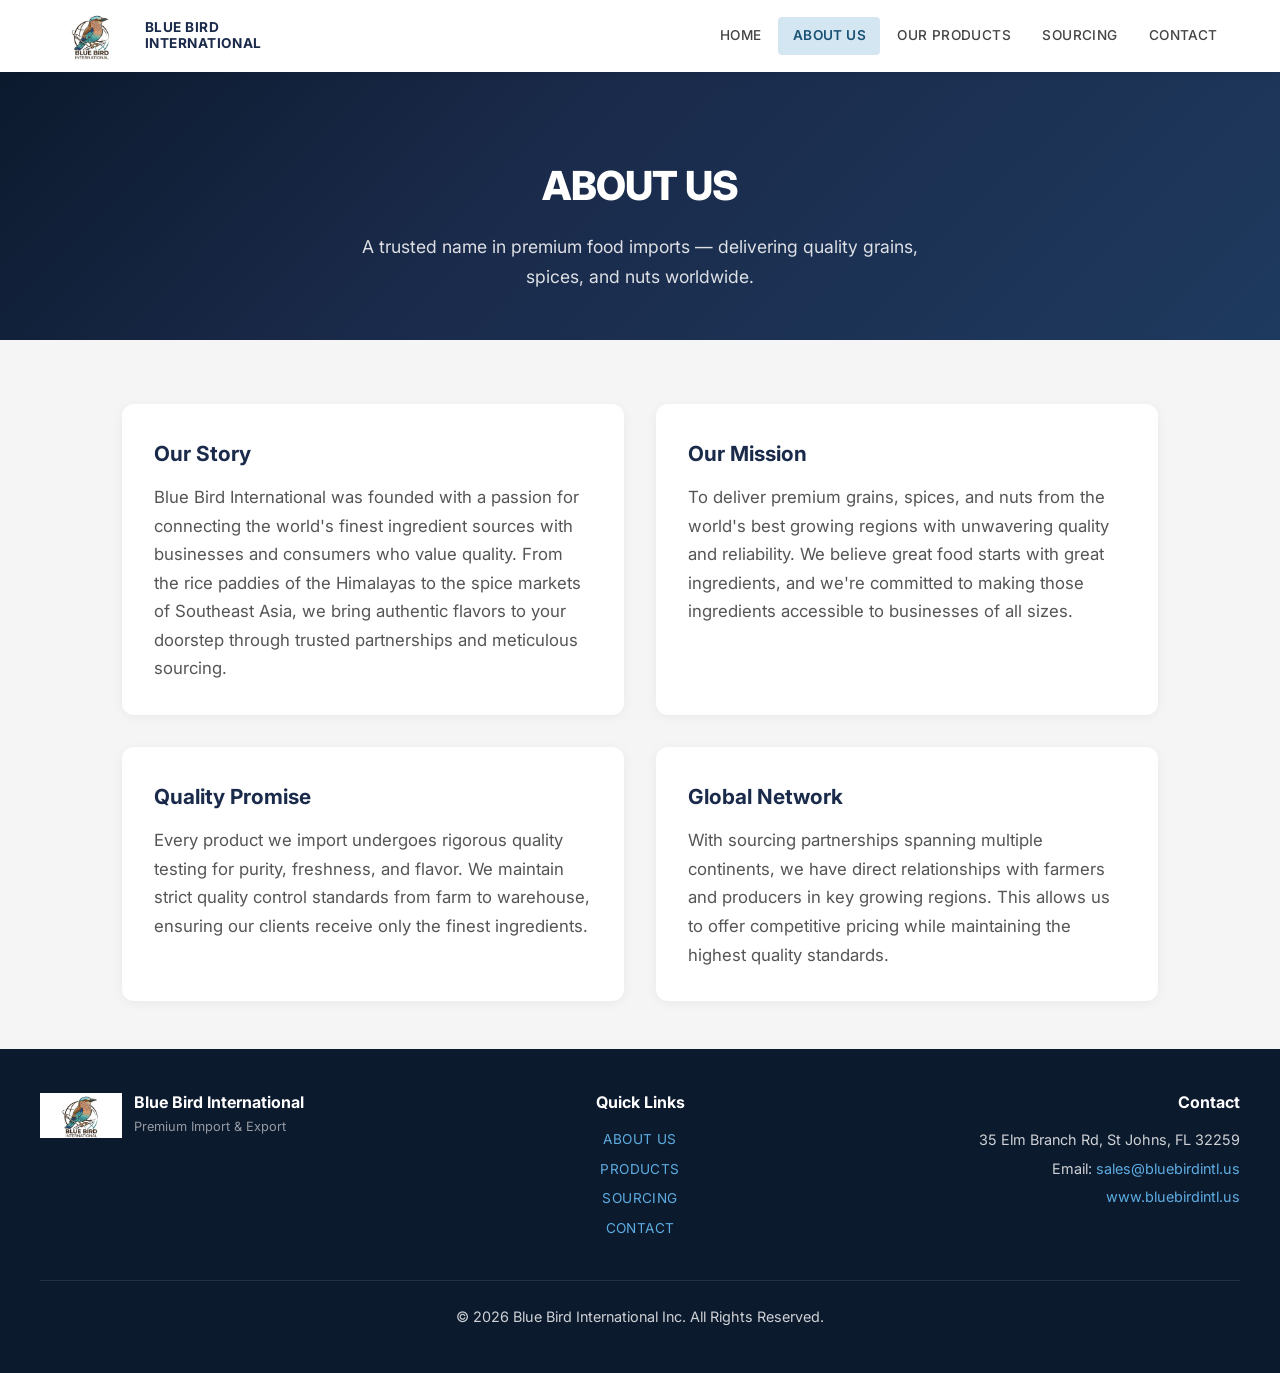
==== about.html @ 2b731b39 "Initial commit via Netlify" ====
<!DOCTYPE html>
<html lang="en">
<head>
  <meta charset="UTF-8" />
  <meta name="viewport" content="width=device-width, initial-scale=1.0" />
  <title>About Us | Blue Bird International</title>
  <link rel="preconnect" href="https://fonts.googleapis.com" />
  <link rel="preconnect" href="https://fonts.gstatic.com" crossorigin />
  <link href="https://fonts.googleapis.com/css2?family=Inter:wght@400;500;600;700;800&display=swap" rel="stylesheet" />
  <link rel="stylesheet" href="styles.css" />
</head>
<body>
  <header>
    <a href="index.html" class="logo">
      <img src="images/logo.jpg" alt="Blue Bird International" />
      <span>Blue Bird<br>International</span>
    </a>
    <button class="menu-toggle" onclick="document.querySelector('nav').classList.toggle('open')" aria-label="Toggle menu">
      <span></span><span></span><span></span>
    </button>
    <nav>
      <a href="index.html">Home</a>
      <a href="about.html" class="active">About Us</a>
      <a href="products.html">Our Products</a>
      <a href="services.html">Sourcing</a>
      <a href="contact.html">Contact</a>
    </nav>
  </header>

  <section class="page-intro">
    <h1>About Us</h1>
    <p>A trusted name in premium food imports — delivering quality grains, spices, and nuts worldwide.</p>
  </section>

  <section class="content">
    <div class="about-grid">
      <div class="about-card">
        <h2>Our Story</h2>
        <p>Blue Bird International was founded with a passion for connecting the world's finest ingredient sources with businesses and consumers who value quality. From the rice paddies of the Himalayas to the spice markets of Southeast Asia, we bring authentic flavors to your doorstep through trusted partnerships and meticulous sourcing.</p>
      </div>
      <div class="about-card">
        <h2>Our Mission</h2>
        <p>To deliver premium grains, spices, and nuts from the world's best growing regions with unwavering quality and reliability. We believe great food starts with great ingredients, and we're committed to making those ingredients accessible to businesses of all sizes.</p>
      </div>
      <div class="about-card">
        <h2>Quality Promise</h2>
        <p>Every product we import undergoes rigorous quality testing for purity, freshness, and flavor. We maintain strict quality control standards from farm to warehouse, ensuring our clients receive only the finest ingredients.</p>
      </div>
      <div class="about-card">
        <h2>Global Network</h2>
        <p>With sourcing partnerships spanning multiple continents, we have direct relationships with farmers and producers in key growing regions. This allows us to offer competitive pricing while maintaining the highest quality standards.</p>
      </div>
    </div>
  </section>

  <footer>
    <div class="footer-inner">
      <div class="footer-contact">
        <div class="footer-brand">
          <img src="images/logo.jpg" alt="Blue Bird International" style="height:45px;width:auto;" />
          <div class="footer-brand-text">
            <h3>Blue Bird International</h3>
            <p>Premium Import & Export</p>
          </div>
        </div>
      </div>
      <div class="footer-links">
        <h3>Quick Links</h3>
        <div class="footer-nav">
          <a href="about.html">About Us</a>
          <a href="products.html">Products</a>
          <a href="services.html">Sourcing</a>
          <a href="contact.html">Contact</a>
        </div>
      </div>
      <div class="footer-contact" style="text-align:right;">
        <h3>Contact</h3>
        <p>35 Elm Branch Rd, St Johns, FL 32259</p>
        <p>Email: <a href="mailto:sales@bluebirdintl.us">sales@bluebirdintl.us</a></p>
        <p><a href="https://www.bluebirdintl.us" target="_blank">www.bluebirdintl.us</a></p>
      </div>
      <div class="footer-copy">
        <p>&copy; 2026 Blue Bird International Inc. All Rights Reserved.</p>
      </div>
    </div>
  </footer>
</body>
</html>
---- styles.css ----
/* ===== RESET & BASE ===== */
*, *::before, *::after {
  box-sizing: border-box;
  margin: 0;
  padding: 0;
}

body {
  font-family: "Inter", "Segoe UI", system-ui, -apple-system, sans-serif;
  background: #f5f5f5;
  color: #333;
  line-height: 1.7;
  font-size: 16px;
}

a {
  text-decoration: none;
  color: inherit;
}

img {
  max-width: 100%;
  display: block;
}

/* ===== HEADER ===== */
header {
  display: flex;
  justify-content: space-between;
  align-items: center;
  background: #ffffff;
  padding: 0 3rem;
  height: 72px;
  box-shadow: 0 2px 8px rgba(0, 0, 0, 0.08);
  position: sticky;
  top: 0;
  z-index: 100;
}

.logo {
  display: flex;
  align-items: center;
  gap: 0.6rem;
  font-weight: 700;
  font-size: 1.05rem;
  color: #1a2a4a;
  letter-spacing: -0.01em;
}

.logo img {
  height: 48px;
  width: auto;
}

.logo span {
  line-height: 1.15;
  font-size: 0.85rem;
  text-transform: uppercase;
  letter-spacing: 0.04em;
  color: #1a2a4a;
}

nav {
  display: flex;
  align-items: center;
  gap: 0.15rem;
}

nav a {
  color: #444;
  padding: 0.45rem 0.9rem;
  font-weight: 500;
  font-size: 0.85rem;
  border-radius: 4px;
  transition: all 0.2s ease;
  text-transform: uppercase;
  letter-spacing: 0.03em;
}

nav a:hover {
  color: #1a5276;
  background: #eaf2f8;
}

nav a.active {
  color: #1a5276;
  background: #d4e6f1;
  font-weight: 600;
}

/* ===== HERO ===== */
.hero {
  background: linear-gradient(135deg, #0c1a2e 0%, #1a2a4a 40%, #1e3a5f 100%);
  color: white;
  padding: 5rem 2rem 5rem;
  position: relative;
  overflow: hidden;
  min-height: 480px;
  display: flex;
  align-items: center;
  justify-content: center;
}

.hero::before {
  content: "";
  position: absolute;
  top: 0;
  left: 0;
  right: 0;
  bottom: 0;
  background: radial-gradient(ellipse at 20% 50%, rgba(26, 82, 118, 0.4) 0%, transparent 70%),
              radial-gradient(ellipse at 80% 50%, rgba(12, 26, 46, 0.6) 0%, transparent 70%);
}

.hero-text {
  position: relative;
  z-index: 1;
  max-width: 700px;
  text-align: center;
  margin: 0 auto;
}

.hero-text h1 {
  font-size: 3rem;
  font-weight: 800;
  margin-bottom: 1rem;
  letter-spacing: -0.02em;
  line-height: 1.1;
  text-transform: uppercase;
}

.hero-text p {
  font-size: 1.15rem;
  opacity: 0.85;
  max-width: 520px;
  margin: 0 auto;
  line-height: 1.6;
}

.btn {
  display: inline-block;
  margin-top: 2rem;
  padding: 0.9rem 2.4rem;
  background: #2980b9;
  color: #ffffff;
  font-weight: 700;
  font-size: 0.9rem;
  border-radius: 4px;
  text-decoration: none;
  transition: all 0.2s ease;
  border: none;
  cursor: pointer;
  letter-spacing: 0.04em;
  text-transform: uppercase;
}

.btn:hover {
  background: #2471a3;
  transform: translateY(-1px);
  box-shadow: 0 4px 16px rgba(41, 128, 185, 0.4);
}

.btn-outline {
  display: inline-block;
  padding: 0.9rem 2.4rem;
  background: transparent;
  color: #2980b9;
  font-weight: 700;
  font-size: 0.9rem;
  border-radius: 4px;
  text-decoration: none;
  transition: all 0.2s ease;
  border: 2px solid #2980b9;
  cursor: pointer;
  letter-spacing: 0.04em;
  text-transform: uppercase;
}

.btn-outline:hover {
  background: #2980b9;
  color: #fff;
}

/* ===== FEATURED PRODUCT ===== */
.featured-section {
  max-width: 1200px;
  margin: 3rem auto;
  padding: 0 2rem;
  display: grid;
  grid-template-columns: 2fr 1fr;
  gap: 2rem;
  align-items: start;
}

.featured-product {
  background: #ffffff;
  border-radius: 12px;
  overflow: hidden;
  box-shadow: 0 2px 16px rgba(0, 0, 0, 0.06);
  display: grid;
  grid-template-columns: 1fr 1fr;
  align-items: center;
}

.featured-product-image {
  background: linear-gradient(135deg, #dce6f0 0%, #c5d5e5 100%);
  display: flex;
  align-items: center;
  justify-content: center;
  padding: 2rem;
  min-height: 280px;
  font-size: 5rem;
}

.featured-product-info {
  padding: 2.5rem;
}

.featured-product-info h2 {
  font-size: 1.6rem;
  font-weight: 800;
  color: #1a2a4a;
  margin-bottom: 0.75rem;
  text-transform: uppercase;
}

.featured-product-info .subtitle {
  font-size: 0.85rem;
  font-weight: 600;
  color: #2980b9;
  text-transform: uppercase;
  letter-spacing: 0.05em;
  margin-bottom: 1rem;
}

.featured-product-info p {
  font-size: 0.95rem;
  color: #555;
  line-height: 1.7;
  margin-bottom: 1.5rem;
}

.featured-product-info .btn-group {
  display: flex;
  gap: 1rem;
  flex-wrap: wrap;
}

/* ===== PRODUCT CATEGORIES SIDEBAR ===== */
.categories-sidebar {
  background: #ffffff;
  border-radius: 12px;
  padding: 2rem;
  box-shadow: 0 2px 16px rgba(0, 0, 0, 0.06);
}

.categories-sidebar h3 {
  font-size: 1.1rem;
  font-weight: 700;
  color: #1a2a4a;
  margin-bottom: 1.5rem;
  text-transform: uppercase;
  letter-spacing: 0.02em;
}

.category-list {
  display: flex;
  flex-direction: column;
  gap: 1rem;
}

.category-item {
  display: flex;
  align-items: center;
  gap: 1rem;
  padding: 1rem;
  background: #f8f9fa;
  border-radius: 8px;
  transition: all 0.2s ease;
  text-decoration: none;
  color: inherit;
}

.category-item:hover {
  background: #eaf2f8;
  transform: translateX(4px);
}

.category-icon {
  width: 48px;
  height: 48px;
  border-radius: 8px;
  background: #1a2a4a;
  color: white;
  display: flex;
  align-items: center;
  justify-content: center;
  font-size: 1.3rem;
  flex-shrink: 0;
}

.category-item span {
  font-weight: 600;
  font-size: 0.95rem;
  color: #333;
  text-transform: uppercase;
  letter-spacing: 0.03em;
}

/* ===== FEATURES ===== */
.features {
  display: grid;
  grid-template-columns: repeat(3, 1fr);
  gap: 2rem;
  max-width: 1200px;
  margin: 3rem auto 4rem;
  padding: 0 2rem;
}

.feature {
  background: #ffffff;
  padding: 2.5rem 2rem;
  border-radius: 12px;
  box-shadow: 0 2px 16px rgba(0, 0, 0, 0.06);
  text-align: center;
  transition: transform 0.2s ease, box-shadow 0.2s ease;
}

.feature:hover {
  transform: translateY(-4px);
  box-shadow: 0 8px 30px rgba(0, 0, 0, 0.1);
}

.feature .icon {
  display: inline-flex;
  align-items: center;
  justify-content: center;
  width: 56px;
  height: 56px;
  border-radius: 12px;
  background: #1a2a4a;
  color: white;
  font-size: 1.5rem;
  margin-bottom: 1.25rem;
}

.feature h3 {
  font-size: 1.1rem;
  font-weight: 700;
  color: #1a2a4a;
  margin-bottom: 0.75rem;
}

.feature p {
  font-size: 0.95rem;
  color: #666;
  line-height: 1.6;
}

/* ===== PAGE INTRO ===== */
.page-intro {
  text-align: center;
  padding: 5rem 2rem 3rem;
  background: linear-gradient(135deg, #0c1a2e 0%, #1a2a4a 40%, #1e3a5f 100%);
  color: white;
}

.page-intro h1 {
  font-size: 2.5rem;
  font-weight: 800;
  margin-bottom: 0.75rem;
  letter-spacing: -0.02em;
  text-transform: uppercase;
}

.page-intro p {
  font-size: 1.1rem;
  opacity: 0.85;
  max-width: 560px;
  margin: 0 auto;
}

/* ===== CONTENT ===== */
.content {
  max-width: 1100px;
  margin: 0 auto;
  padding: 3rem 2rem;
}

.content h2 {
  font-size: 1.5rem;
  font-weight: 700;
  color: #1a2a4a;
  margin-bottom: 1rem;
  margin-top: 2.5rem;
}

.content h2:first-child {
  margin-top: 0;
}

.content p {
  color: #555;
  margin-bottom: 1rem;
  font-size: 1.05rem;
}

/* ===== SERVICES ===== */
.service-list {
  display: grid;
  grid-template-columns: 1fr;
  gap: 1.5rem;
}

.service {
  background: #ffffff;
  padding: 2rem 2.5rem;
  border-radius: 12px;
  box-shadow: 0 2px 12px rgba(0, 0, 0, 0.05);
  border-left: 4px solid #2980b9;
  transition: transform 0.2s ease;
}

.service:hover {
  transform: translateX(4px);
}

.service h2 {
  font-size: 1.25rem;
  margin-top: 0;
  margin-bottom: 0.5rem;
  color: #1a2a4a;
}

.service p {
  margin-bottom: 0;
  color: #555;
}

/* ===== PRODUCTS GRID ===== */
.product-grid {
  display: grid;
  grid-template-columns: repeat(auto-fill, minmax(300px, 1fr));
  gap: 1.5rem;
}

.product {
  background: #ffffff;
  padding: 2rem;
  border-radius: 12px;
  text-align: center;
  box-shadow: 0 2px 12px rgba(0, 0, 0, 0.05);
  font-weight: 600;
  color: #1a2a4a;
  transition: transform 0.2s ease, box-shadow 0.2s ease;
  position: relative;
  overflow: hidden;
}

.product::before {
  content: "";
  position: absolute;
  top: 0;
  left: 0;
  right: 0;
  height: 3px;
  background: linear-gradient(90deg, #1a2a4a, #2980b9);
}

.product:hover {
  transform: translateY(-3px);
  box-shadow: 0 6px 20px rgba(0, 0, 0, 0.1);
}

.product .product-icon {
  font-size: 2.5rem;
  margin-bottom: 0.75rem;
}

.product h3 {
  font-size: 1.1rem;
  margin-bottom: 0.5rem;
}

.product p {
  font-size: 0.9rem;
  color: #666;
  font-weight: 400;
}

/* ===== CONTACT FORM ===== */
.contact-form {
  max-width: 560px;
  margin: 0 auto;
  display: flex;
  flex-direction: column;
  background: #ffffff;
  padding: 2.5rem;
  border-radius: 12px;
  box-shadow: 0 2px 12px rgba(0, 0, 0, 0.05);
}

.contact-form label {
  font-weight: 600;
  font-size: 0.9rem;
  color: #444;
  margin-bottom: 0.35rem;
  margin-top: 1rem;
}

.contact-form label:first-child {
  margin-top: 0;
}

.contact-form input,
.contact-form textarea {
  padding: 0.85rem 1rem;
  border-radius: 6px;
  border: 1.5px solid #d5d8dc;
  font-size: 1rem;
  font-family: inherit;
  transition: border-color 0.2s ease, box-shadow 0.2s ease;
  background: #f8f9fa;
}

.contact-form input:focus,
.contact-form textarea:focus {
  outline: none;
  border-color: #2980b9;
  box-shadow: 0 0 0 3px rgba(41, 128, 185, 0.1);
  background: #ffffff;
}

.contact-form .btn {
  margin-top: 1.5rem;
  text-align: center;
}

/* ===== CONTACT INFO ===== */
.contact-info {
  max-width: 560px;
  margin: 2rem auto 0;
  background: #ffffff;
  padding: 2rem 2.5rem;
  border-radius: 12px;
  box-shadow: 0 2px 12px rgba(0, 0, 0, 0.05);
}

.contact-info h3 {
  font-size: 1.2rem;
  font-weight: 700;
  color: #1a2a4a;
  margin-bottom: 1rem;
}

.contact-info p {
  color: #555;
  margin-bottom: 0.5rem;
  font-size: 0.95rem;
  line-height: 1.6;
}

.contact-info a {
  color: #2980b9;
  font-weight: 500;
}

.contact-info a:hover {
  text-decoration: underline;
}

/* ===== ABOUT SECTIONS ===== */
.about-grid {
  display: grid;
  grid-template-columns: repeat(2, 1fr);
  gap: 2rem;
  margin-top: 1rem;
}

.about-card {
  background: #ffffff;
  padding: 2rem;
  border-radius: 12px;
  box-shadow: 0 2px 12px rgba(0, 0, 0, 0.05);
}

.about-card h2 {
  color: #1a2a4a;
  margin-top: 0;
  margin-bottom: 0.75rem;
  font-size: 1.3rem;
}

.about-card p {
  margin-bottom: 0;
}

/* ===== FOOTER ===== */
footer {
  background: #0c1a2e;
  color: rgba(255, 255, 255, 0.8);
  text-align: center;
  padding: 2.5rem 2rem;
  margin-top: 0;
  font-size: 0.9rem;
}

footer .footer-inner {
  max-width: 1200px;
  margin: 0 auto;
  display: grid;
  grid-template-columns: 1fr auto 1fr;
  gap: 2rem;
  align-items: start;
}

footer .footer-brand {
  display: flex;
  align-items: center;
  gap: 0.75rem;
}

footer .footer-brand img {
  height: 50px;
  width: auto;
}

footer .footer-brand-text {
  text-align: left;
}

footer .footer-brand-text h3 {
  font-size: 1rem;
  margin-bottom: 0;
}

footer .footer-brand-text p {
  font-size: 0.8rem;
  opacity: 0.7;
}

footer h3 {
  font-size: 1rem;
  font-weight: 700;
  color: #ffffff;
  margin-bottom: 0.75rem;
}

footer p {
  margin: 0 0 0.25rem;
}

footer a {
  color: #5dade2;
  transition: color 0.2s ease;
}

footer a:hover {
  color: #85c1e9;
  text-decoration: underline;
}

.footer-contact {
  text-align: left;
}

.footer-links {
  text-align: center;
}

.footer-nav {
  display: flex;
  flex-direction: column;
  gap: 0.4rem;
}

.footer-nav a {
  font-size: 0.85rem;
  text-transform: uppercase;
  letter-spacing: 0.03em;
}

.footer-copy {
  grid-column: 1 / -1;
  text-align: center;
  padding-top: 1.5rem;
  border-top: 1px solid rgba(255, 255, 255, 0.1);
  margin-top: 0.5rem;
}

/* ===== MOBILE HAMBURGER ===== */
.menu-toggle {
  display: none;
  background: none;
  border: none;
  cursor: pointer;
  padding: 0.5rem;
}

.menu-toggle span {
  display: block;
  width: 24px;
  height: 2px;
  background: #1a2a4a;
  margin: 5px 0;
  border-radius: 2px;
  transition: all 0.3s ease;
}

/* ===== RESPONSIVE ===== */
@media (max-width: 768px) {
  header {
    padding: 0 1.5rem;
    height: 64px;
  }

  .menu-toggle {
    display: block;
  }

  nav {
    display: none;
    position: absolute;
    top: 64px;
    left: 0;
    right: 0;
    background: #ffffff;
    flex-direction: column;
    padding: 1rem;
    box-shadow: 0 4px 12px rgba(0, 0, 0, 0.08);
    gap: 0;
  }

  nav.open {
    display: flex;
  }

  nav a {
    padding: 0.75rem 1rem;
    border-radius: 6px;
  }

  .hero {
    padding: 3rem 1.5rem 3.5rem;
    min-height: auto;
  }

  .hero-text h1 {
    font-size: 2rem;
  }

  .featured-section {
    grid-template-columns: 1fr;
    margin: 2rem auto;
  }

  .featured-product {
    grid-template-columns: 1fr;
  }

  .features {
    grid-template-columns: 1fr;
    margin-top: 2rem;
  }

  .page-intro {
    padding: 4rem 1.5rem 2.5rem;
  }

  .page-intro h1 {
    font-size: 2rem;
  }

  .content {
    padding: 2rem 1.5rem;
  }

  .about-grid {
    grid-template-columns: 1fr;
  }

  .product-grid {
    grid-template-columns: 1fr;
  }

  footer .footer-inner {
    grid-template-columns: 1fr;
    text-align: center;
  }

  .footer-contact {
    text-align: center;
  }

  .footer-links {
    text-align: center;
  }
}
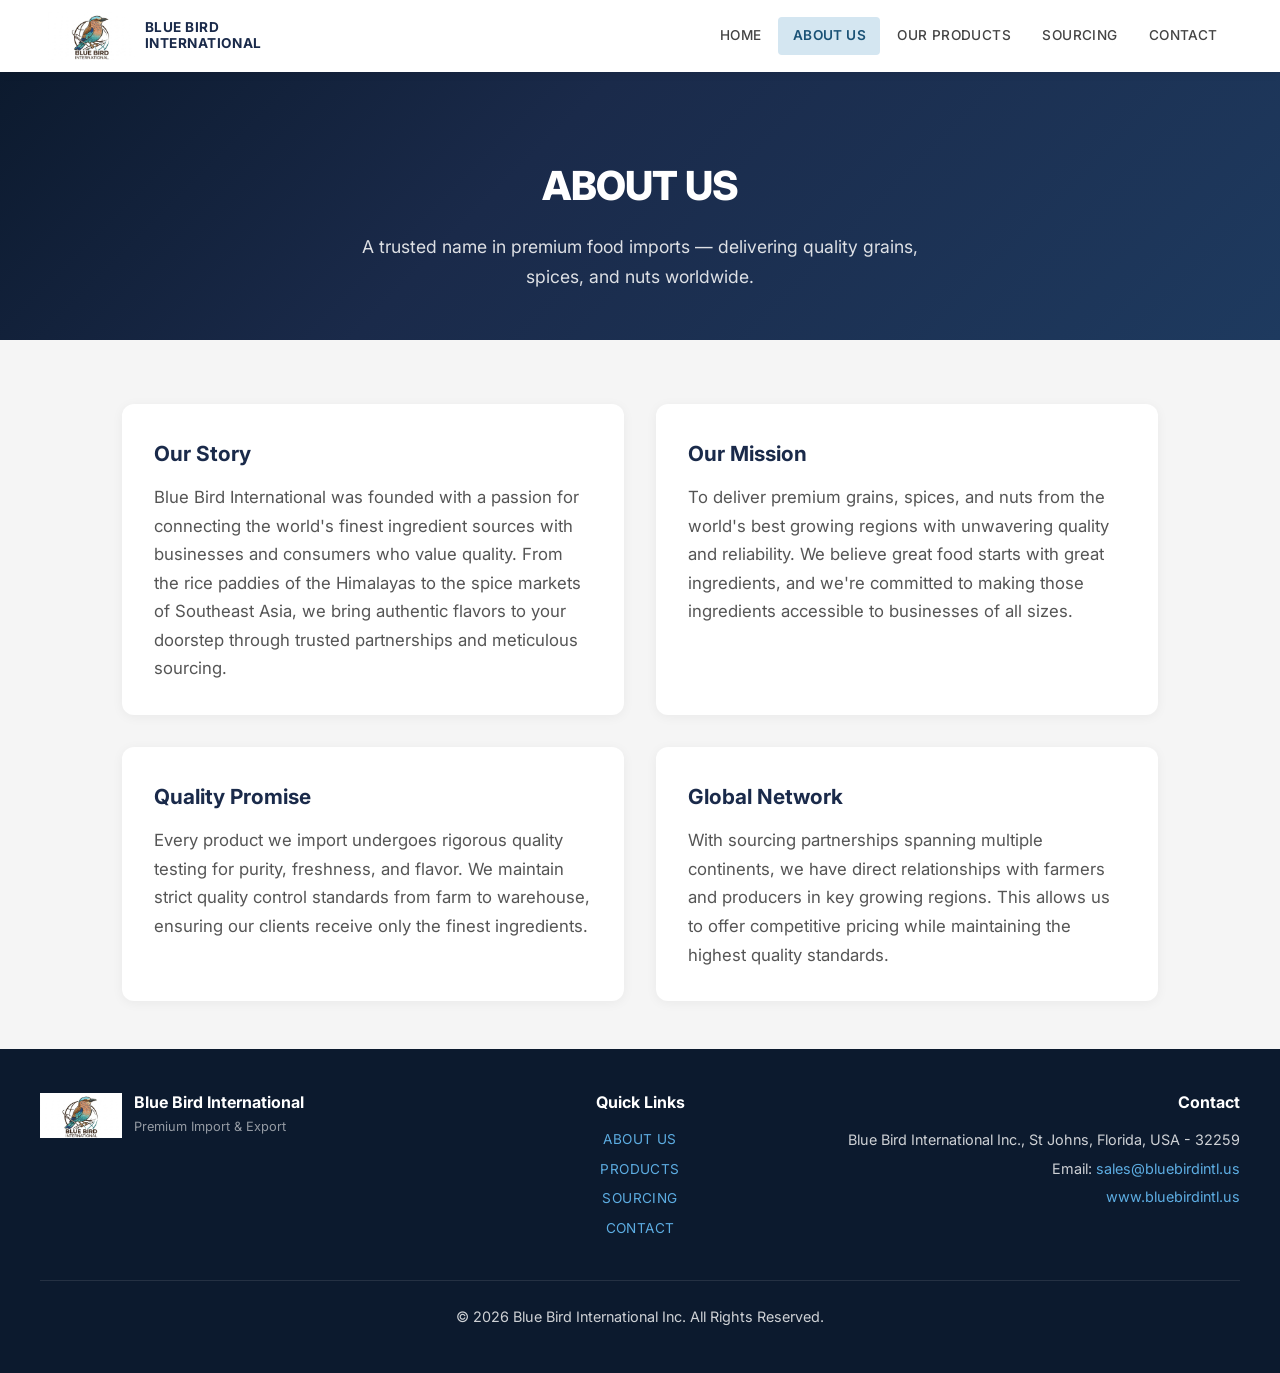
==== commit f428ab75: "Ensure consistent address format across all website tabs (69cc898020347fb75d0f1d7f)" ====
--- a/about.html
+++ b/about.html
@@ -75,7 +75,7 @@
       </div>
       <div class="footer-contact" style="text-align:right;">
         <h3>Contact</h3>
-        <p>35 Elm Branch Rd, St Johns, FL 32259</p>
+        <p>Blue Bird International Inc., St Johns, Florida, USA - 32259</p>
         <p>Email: <a href="mailto:sales@bluebirdintl.us">sales@bluebirdintl.us</a></p>
         <p><a href="https://www.bluebirdintl.us" target="_blank">www.bluebirdintl.us</a></p>
       </div>
--- a/styles.css
+++ b/styles.css
@@ -203,13 +203,20 @@
 }
 
 .featured-product-image {
-  background: linear-gradient(135deg, #dce6f0 0%, #c5d5e5 100%);
+  background: #ffffff;
   display: flex;
   align-items: center;
   justify-content: center;
-  padding: 2rem;
+  padding: 0;
   min-height: 280px;
-  font-size: 5rem;
+  overflow: hidden;
+}
+
+.featured-product-image img {
+  width: 100%;
+  height: 100%;
+  object-fit: cover;
+  min-height: 280px;
 }
 
 .featured-product-info {
@@ -475,6 +482,14 @@
 .product .product-icon {
   font-size: 2.5rem;
   margin-bottom: 0.75rem;
+}
+
+.product .product-image {
+  width: 100%;
+  height: 200px;
+  object-fit: cover;
+  border-radius: 8px;
+  margin-bottom: 1rem;
 }
 
 .product h3 {
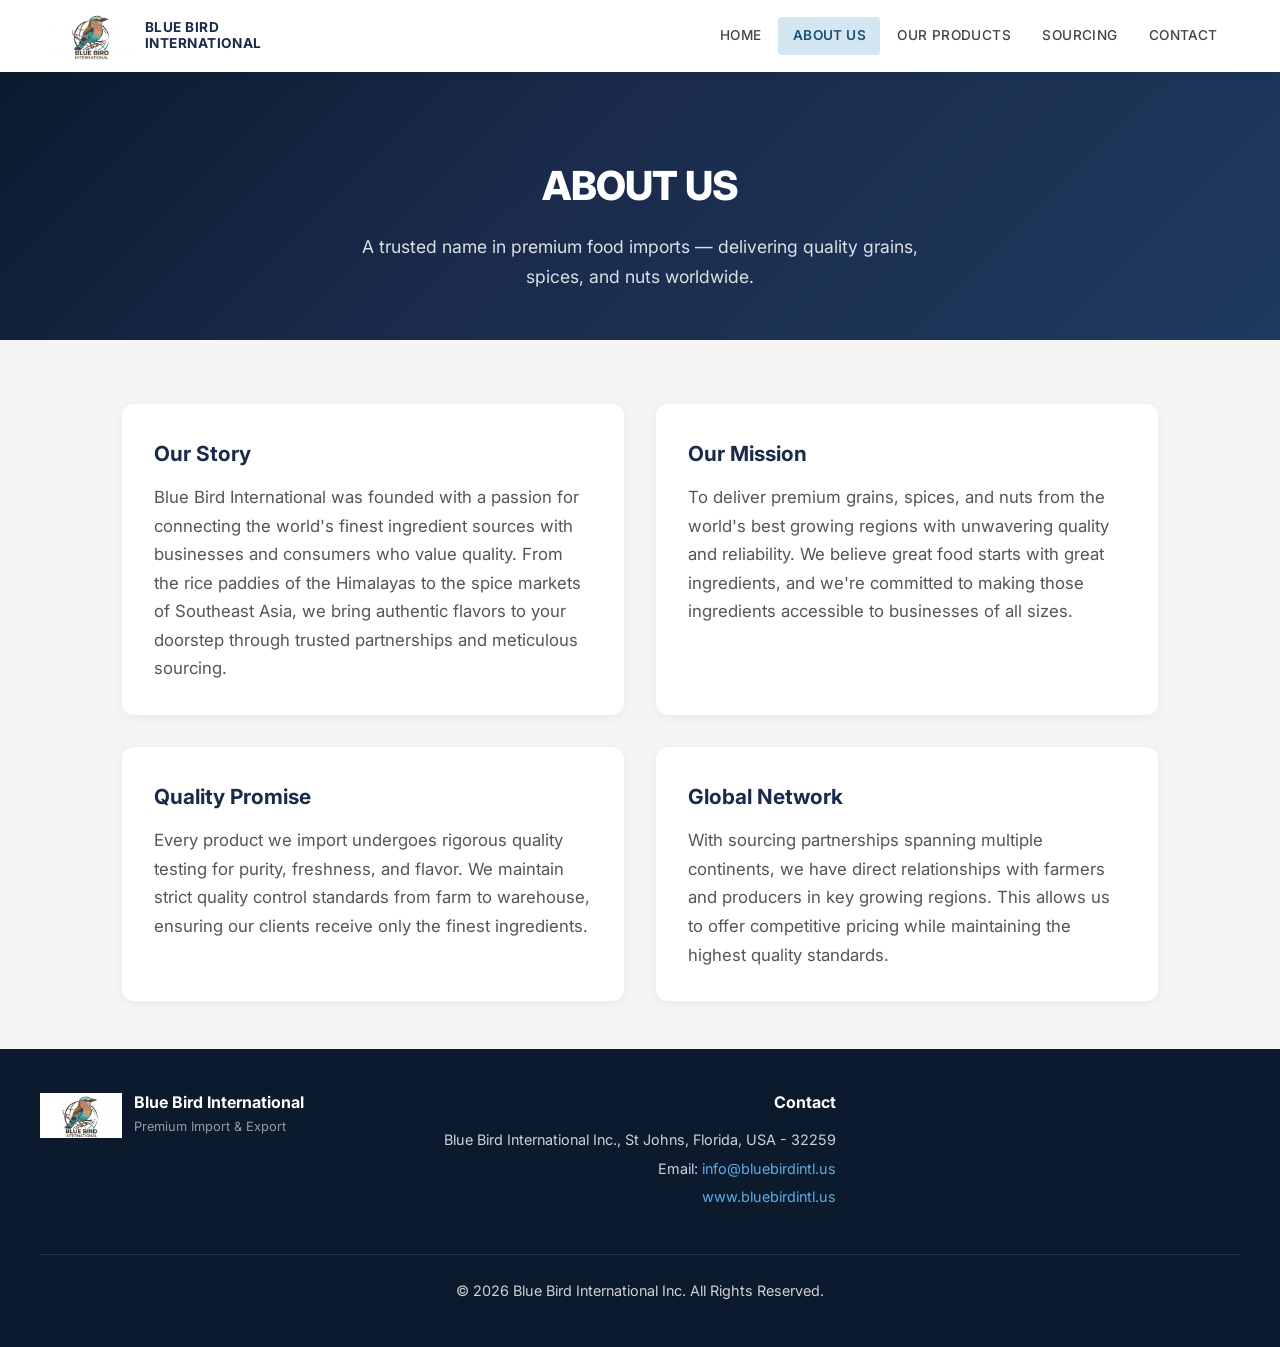
==== commit 3c3e2390: "Update email address and remove quick links from footer on all pages (69db901c87318f24b5a9900f)" ====
--- a/about.html
+++ b/about.html
@@ -64,19 +64,10 @@
           </div>
         </div>
       </div>
-      <div class="footer-links">
-        <h3>Quick Links</h3>
-        <div class="footer-nav">
-          <a href="about.html">About Us</a>
-          <a href="products.html">Products</a>
-          <a href="services.html">Sourcing</a>
-          <a href="contact.html">Contact</a>
-        </div>
-      </div>
       <div class="footer-contact" style="text-align:right;">
         <h3>Contact</h3>
         <p>Blue Bird International Inc., St Johns, Florida, USA - 32259</p>
-        <p>Email: <a href="mailto:sales@bluebirdintl.us">sales@bluebirdintl.us</a></p>
+        <p>Email: <a href="mailto:info@bluebirdintl.us">info@bluebirdintl.us</a></p>
         <p><a href="https://www.bluebirdintl.us" target="_blank">www.bluebirdintl.us</a></p>
       </div>
       <div class="footer-copy">
--- a/styles.css
+++ b/styles.css
@@ -551,6 +551,36 @@
   text-align: center;
 }
 
+.contact-form .required {
+  color: #e74c3c;
+  font-weight: 700;
+}
+
+.contact-form .form-status {
+  margin-top: 1rem;
+  padding: 1rem;
+  border-radius: 6px;
+  font-size: 0.95rem;
+  text-align: center;
+}
+
+.contact-form .form-status.success {
+  background: #d5f5e3;
+  color: #1e7e34;
+  border: 1px solid #a3dfbf;
+}
+
+.contact-form .form-status.error {
+  background: #fadbd8;
+  color: #c0392b;
+  border: 1px solid #f1948a;
+}
+
+.contact-form button:disabled {
+  opacity: 0.6;
+  cursor: not-allowed;
+}
+
 /* ===== CONTACT INFO ===== */
 .contact-info {
   max-width: 560px;
